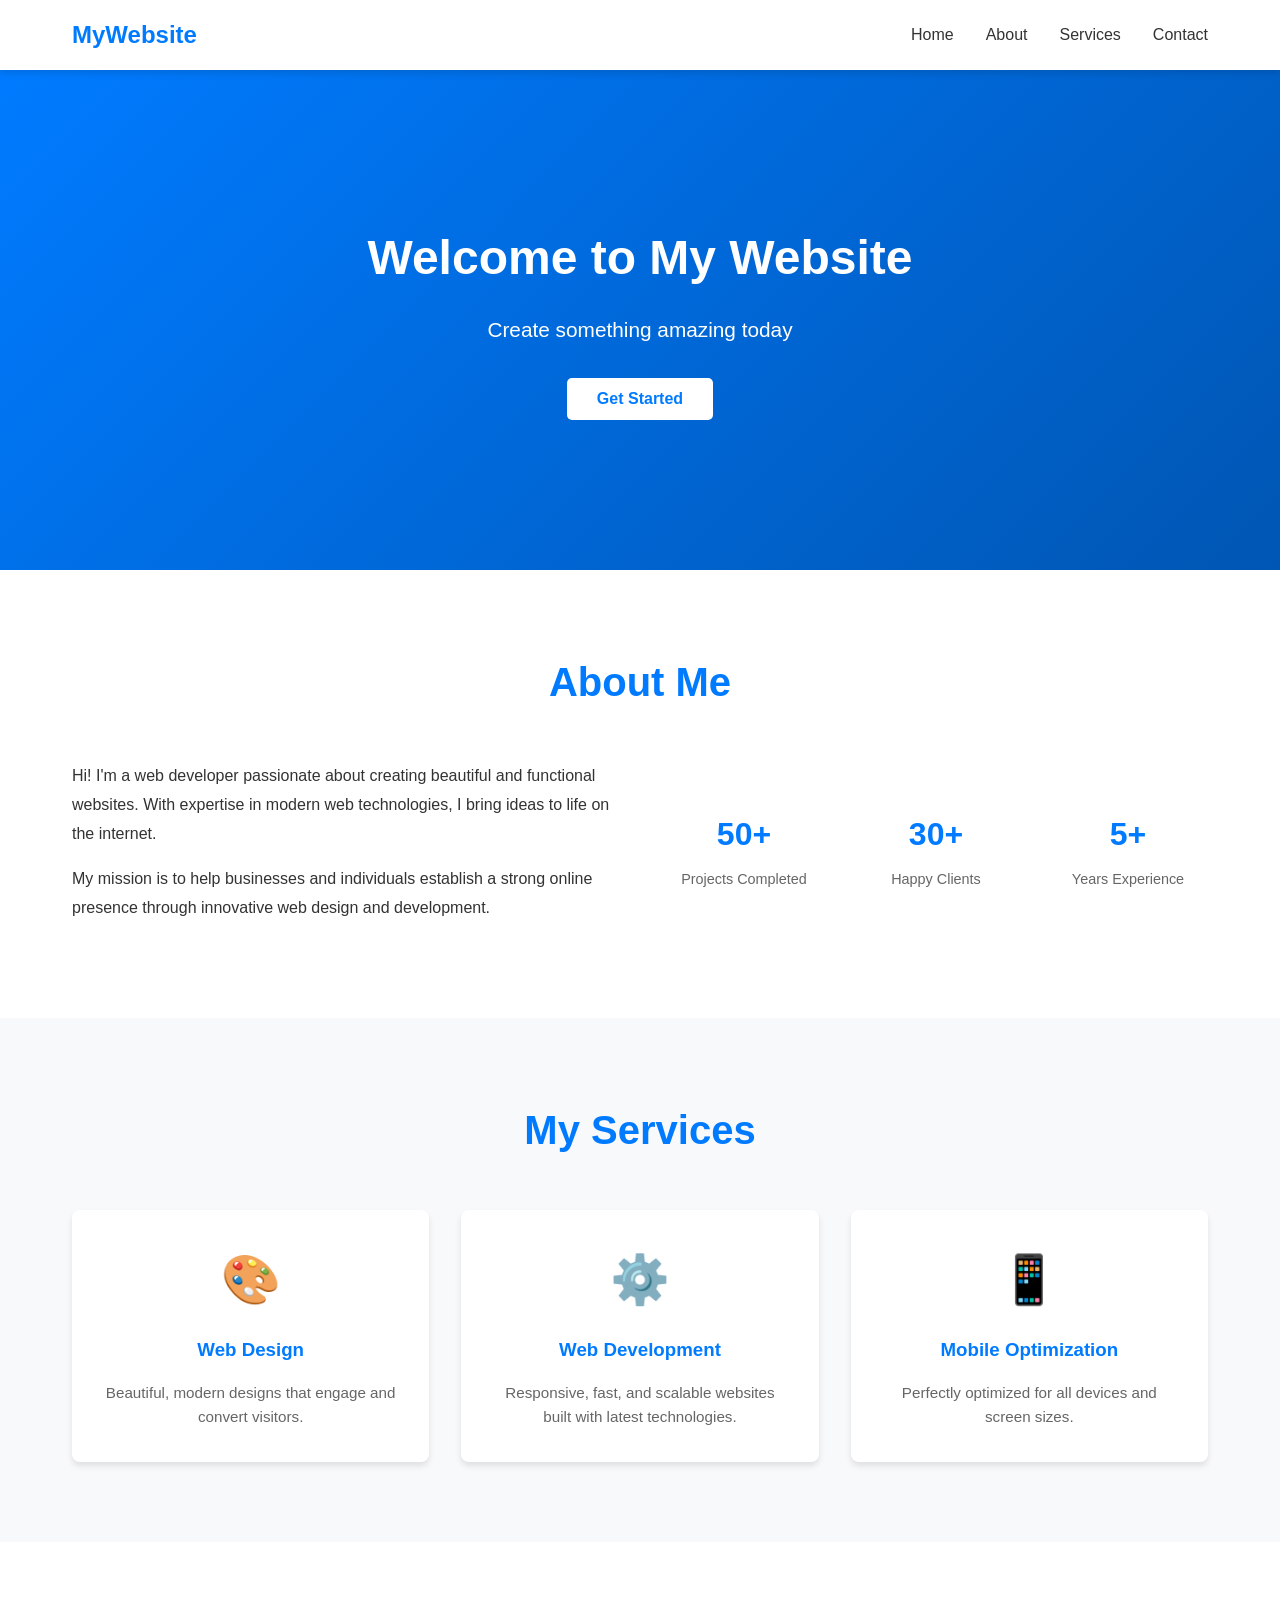
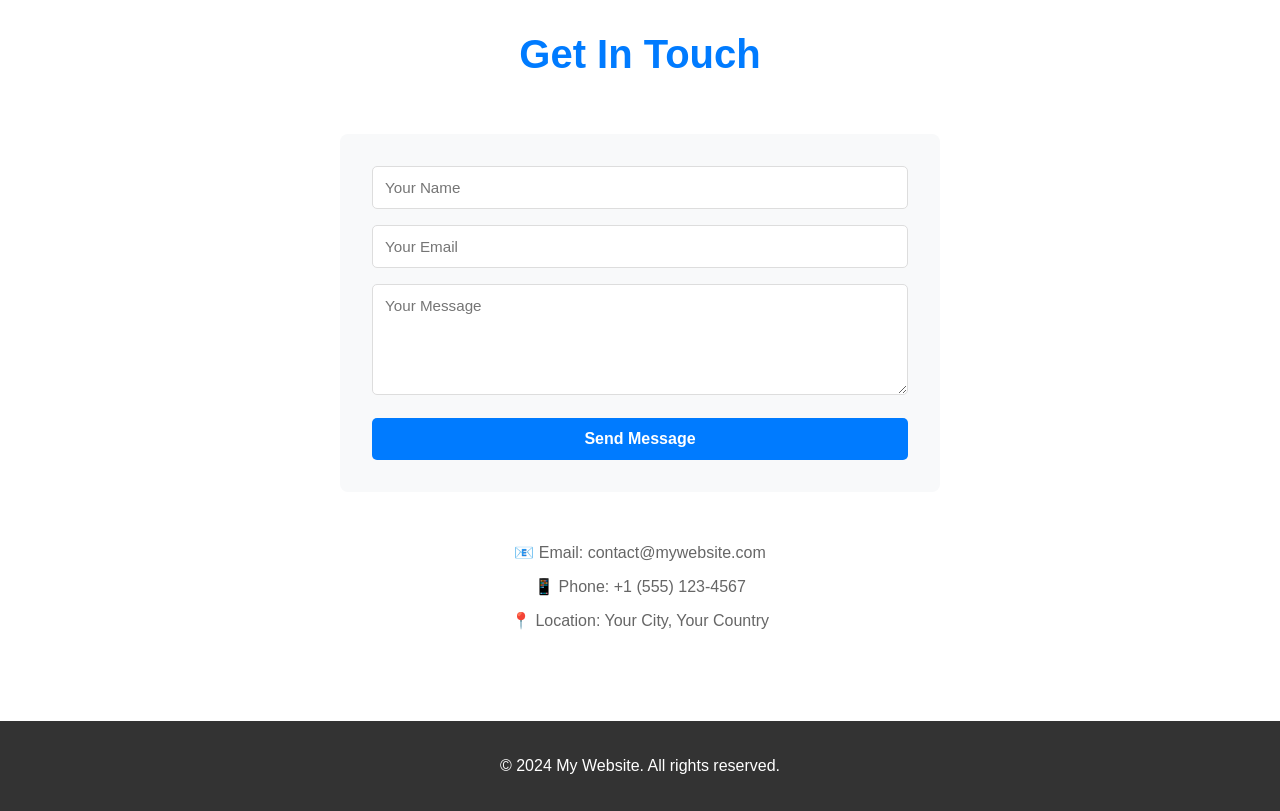
==== index.html @ d7814f6f "Initial website setup with HTML, CSS, and JavaScript" ====
<!DOCTYPE html>
<html lang="en">
<head>
    <meta charset="UTF-8">
    <meta name="viewport" content="width=device-width, initial-scale=1.0">
    <title>Welcome to My Website</title>
    <link rel="stylesheet" href="styles.css">
</head>
<body>
    <!-- Navigation -->
    <nav class="navbar">
        <div class="nav-container">
            <div class="logo">MyWebsite</div>
            <ul class="nav-menu">
                <li><a href="#home" class="nav-link">Home</a></li>
                <li><a href="#about" class="nav-link">About</a></li>
                <li><a href="#services" class="nav-link">Services</a></li>
                <li><a href="#contact" class="nav-link">Contact</a></li>
            </ul>
            <div class="hamburger">
                <span></span>
                <span></span>
                <span></span>
            </div>
        </div>
    </nav>

    <!-- Hero Section -->
    <section id="home" class="hero">
        <div class="hero-content">
            <h1>Welcome to My Website</h1>
            <p>Create something amazing today</p>
            <button class="cta-button">Get Started</button>
        </div>
    </section>

    <!-- About Section -->
    <section id="about" class="about">
        <div class="container">
            <h2>About Me</h2>
            <div class="about-content">
                <div class="about-text">
                    <p>Hi! I'm a web developer passionate about creating beautiful and functional websites. With expertise in modern web technologies, I bring ideas to life on the internet.</p>
                    <p>My mission is to help businesses and individuals establish a strong online presence through innovative web design and development.</p>
                </div>
                <div class="about-stats">
                    <div class="stat">
                        <h3>50+</h3>
                        <p>Projects Completed</p>
                    </div>
                    <div class="stat">
                        <h3>30+</h3>
                        <p>Happy Clients</p>
                    </div>
                    <div class="stat">
                        <h3>5+</h3>
                        <p>Years Experience</p>
                    </div>
                </div>
            </div>
        </div>
    </section>

    <!-- Services Section -->
    <section id="services" class="services">
        <div class="container">
            <h2>My Services</h2>
            <div class="services-grid">
                <div class="service-card">
                    <div class="service-icon">🎨</div>
                    <h3>Web Design</h3>
                    <p>Beautiful, modern designs that engage and convert visitors.</p>
                </div>
                <div class="service-card">
                    <div class="service-icon">⚙️</div>
                    <h3>Web Development</h3>
                    <p>Responsive, fast, and scalable websites built with latest technologies.</p>
                </div>
                <div class="service-card">
                    <div class="service-icon">📱</div>
                    <h3>Mobile Optimization</h3>
                    <p>Perfectly optimized for all devices and screen sizes.</p>
                </div>
            </div>
        </div>
    </section>

    <!-- Contact Section -->
    <section id="contact" class="contact">
        <div class="container">
            <h2>Get In Touch</h2>
            <form class="contact-form" id="contactForm">
                <input type="text" placeholder="Your Name" required>
                <input type="email" placeholder="Your Email" required>
                <textarea placeholder="Your Message" rows="5" required></textarea>
                <button type="submit" class="submit-btn">Send Message</button>
            </form>
            <div class="contact-info">
                <p>📧 Email: contact@mywebsite.com</p>
                <p>📱 Phone: +1 (555) 123-4567</p>
                <p>📍 Location: Your City, Your Country</p>
            </div>
        </div>
    </section>

    <!-- Footer -->
    <footer class="footer">
        <p>&copy; 2024 My Website. All rights reserved.</p>
    </footer>

    <script src="script.js"></script>
</body>
</html>
---- styles.css ----
* {
    margin: 0;
    padding: 0;
    box-sizing: border-box;
}

:root {
    --primary-color: #007bff;
    --secondary-color: #0056b3;
    --text-color: #333;
    --bg-color: #f8f9fa;
    --white: #ffffff;
    --shadow: 0 4px 6px rgba(0, 0, 0, 0.1);
}

body {
    font-family: 'Segoe UI', Tahoma, Geneva, Verdana, sans-serif;
    line-height: 1.6;
    color: var(--text-color);
    background-color: var(--bg-color);
}

/* Navigation */
.navbar {
    background-color: var(--white);
    box-shadow: var(--shadow);
    position: sticky;
    top: 0;
    z-index: 1000;
}

.nav-container {
    max-width: 1200px;
    margin: 0 auto;
    padding: 1rem 2rem;
    display: flex;
    justify-content: space-between;
    align-items: center;
}

.logo {
    font-size: 1.5rem;
    font-weight: bold;
    color: var(--primary-color);
}

.nav-menu {
    display: flex;
    list-style: none;
    gap: 2rem;
}

.nav-link {
    text-decoration: none;
    color: var(--text-color);
    transition: color 0.3s ease;
    font-weight: 500;
}

.nav-link:hover {
    color: var(--primary-color);
}

.hamburger {
    display: none;
    flex-direction: column;
    cursor: pointer;
}

.hamburger span {
    width: 25px;
    height: 3px;
    background-color: var(--text-color);
    margin: 5px 0;
    transition: 0.3s;
}

/* Hero Section */
.hero {
    background: linear-gradient(135deg, var(--primary-color), var(--secondary-color));
    color: var(--white);
    padding: 100px 2rem;
    text-align: center;
    min-height: 500px;
    display: flex;
    align-items: center;
    justify-content: center;
}

.hero-content h1 {
    font-size: 3rem;
    margin-bottom: 1rem;
    animation: fadeInDown 0.8s ease;
}

.hero-content p {
    font-size: 1.3rem;
    margin-bottom: 2rem;
    animation: fadeInUp 0.8s ease 0.2s both;
}

.cta-button {
    background-color: var(--white);
    color: var(--primary-color);
    padding: 12px 30px;
    border: none;
    border-radius: 5px;
    font-size: 1rem;
    font-weight: bold;
    cursor: pointer;
    transition: transform 0.3s ease, box-shadow 0.3s ease;
    animation: fadeInUp 0.8s ease 0.4s both;
}

.cta-button:hover {
    transform: translateY(-3px);
    box-shadow: 0 6px 20px rgba(0, 0, 0, 0.3);
}

/* Container */
.container {
    max-width: 1200px;
    margin: 0 auto;
    padding: 0 2rem;
}

/* About Section */
.about {
    padding: 80px 2rem;
    background-color: var(--white);
}

.about h2,
.services h2,
.contact h2 {
    font-size: 2.5rem;
    margin-bottom: 3rem;
    text-align: center;
    color: var(--primary-color);
}

.about-content {
    display: grid;
    grid-template-columns: 1fr 1fr;
    gap: 3rem;
    align-items: center;
}

.about-text p {
    margin-bottom: 1rem;
    font-size: 1rem;
    line-height: 1.8;
}

.about-stats {
    display: grid;
    grid-template-columns: repeat(3, 1fr);
    gap: 2rem;
    text-align: center;
}

.stat h3 {
    font-size: 2rem;
    color: var(--primary-color);
    margin-bottom: 0.5rem;
}

.stat p {
    color: #666;
    font-size: 0.9rem;
}

/* Services Section */
.services {
    padding: 80px 2rem;
    background-color: var(--bg-color);
}

.services-grid {
    display: grid;
    grid-template-columns: repeat(auto-fit, minmax(250px, 1fr));
    gap: 2rem;
}

.service-card {
    background-color: var(--white);
    padding: 2rem;
    border-radius: 8px;
    text-align: center;
    box-shadow: var(--shadow);
    transition: transform 0.3s ease, box-shadow 0.3s ease;
}

.service-card:hover {
    transform: translateY(-5px);
    box-shadow: 0 8px 15px rgba(0, 0, 0, 0.2);
}

.service-icon {
    font-size: 3rem;
    margin-bottom: 1rem;
}

.service-card h3 {
    color: var(--primary-color);
    margin-bottom: 1rem;
}

.service-card p {
    color: #666;
    font-size: 0.95rem;
}

/* Contact Section */
.contact {
    padding: 80px 2rem;
    background-color: var(--white);
}

.contact-form {
    background-color: var(--bg-color);
    padding: 2rem;
    border-radius: 8px;
    margin-bottom: 3rem;
    max-width: 600px;
    margin-left: auto;
    margin-right: auto;
}

.contact-form input,
.contact-form textarea {
    width: 100%;
    padding: 12px;
    margin-bottom: 1rem;
    border: 1px solid #ddd;
    border-radius: 5px;
    font-family: inherit;
    font-size: 0.95rem;
}

.contact-form input:focus,
.contact-form textarea:focus {
    outline: none;
    border-color: var(--primary-color);
    box-shadow: 0 0 5px rgba(0, 123, 255, 0.3);
}

.submit-btn {
    background-color: var(--primary-color);
    color: var(--white);
    padding: 12px 30px;
    border: none;
    border-radius: 5px;
    font-size: 1rem;
    font-weight: bold;
    cursor: pointer;
    width: 100%;
    transition: background-color 0.3s ease;
}

.submit-btn:hover {
    background-color: var(--secondary-color);
}

.contact-info {
    text-align: center;
    color: #666;
}

.contact-info p {
    margin: 0.5rem 0;
}

/* Footer */
.footer {
    background-color: var(--text-color);
    color: var(--white);
    text-align: center;
    padding: 2rem;
}

/* Animations */
@keyframes fadeInDown {
    from {
        opacity: 0;
        transform: translateY(-30px);
    }
    to {
        opacity: 1;
        transform: translateY(0);
    }
}

@keyframes fadeInUp {
    from {
        opacity: 0;
        transform: translateY(30px);
    }
    to {
        opacity: 1;
        transform: translateY(0);
    }
}

/* Responsive Design */
@media (max-width: 768px) {
    .nav-menu {
        display: none;
        flex-direction: column;
        position: absolute;
        top: 60px;
        left: 0;
        width: 100%;
        background-color: var(--white);
        padding: 1rem;
        gap: 0;
    }

    .nav-menu.active {
        display: flex;
    }

    .nav-menu li {
        padding: 1rem 0;
        border-bottom: 1px solid #ddd;
    }

    .hamburger {
        display: flex;
    }

    .hamburger.active span:nth-child(1) {
        transform: rotate(45deg) translate(8px, 8px);
    }

    .hamburger.active span:nth-child(2) {
        opacity: 0;
    }

    .hamburger.active span:nth-child(3) {
        transform: rotate(-45deg) translate(7px, -7px);
    }

    .hero-content h1 {
        font-size: 2rem;
    }

    .hero-content p {
        font-size: 1rem;
    }

    .about h2,
    .services h2,
    .contact h2 {
        font-size: 2rem;
    }

    .about-content {
        grid-template-columns: 1fr;
    }

    .about-stats {
        grid-template-columns: 1fr;
    }

    .services-grid {
        grid-template-columns: 1fr;
    }

    .hero {
        padding: 60px 1rem;
        min-height: 400px;
    }
}

@media (max-width: 480px) {
    .nav-container {
        padding: 1rem;
    }

    .logo {
        font-size: 1.2rem;
    }

    .hero-content h1 {
        font-size: 1.5rem;
    }

    .about,
    .services,
    .contact {
        padding: 40px 1rem;
    }
}
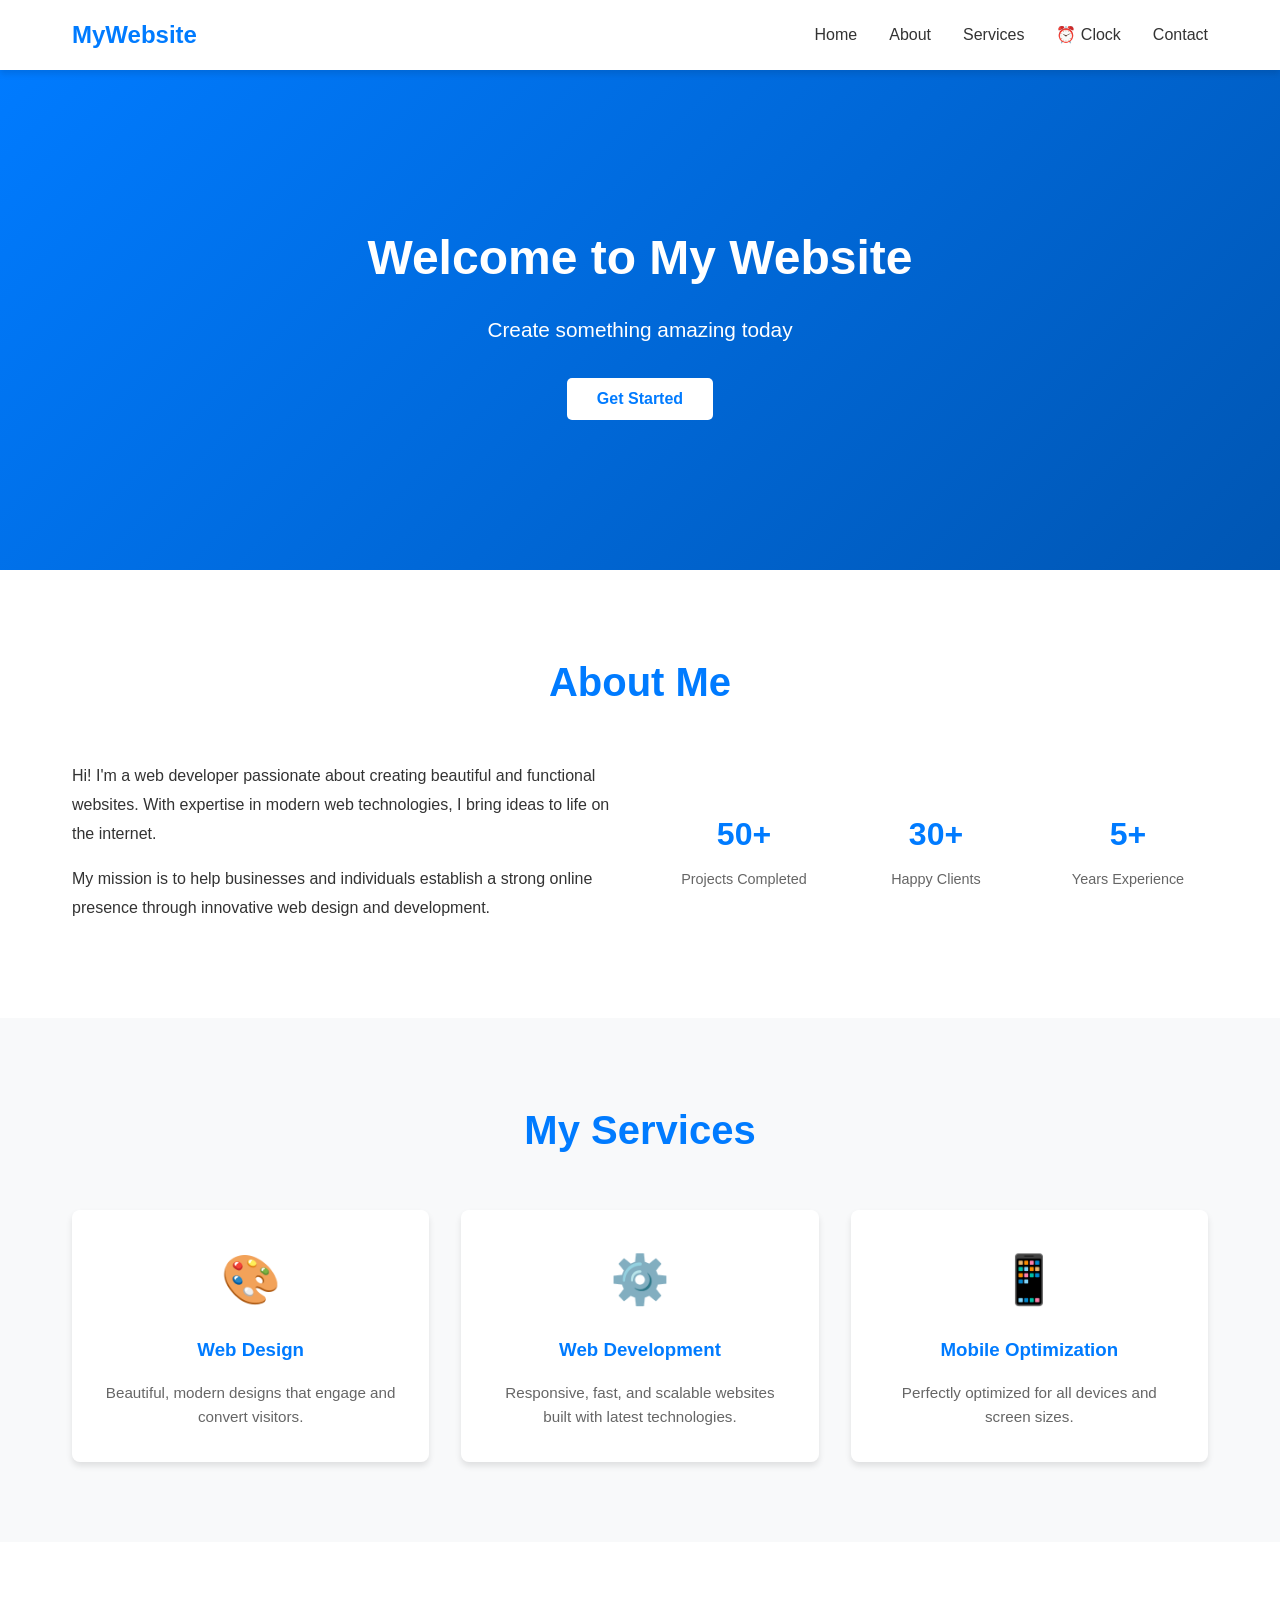
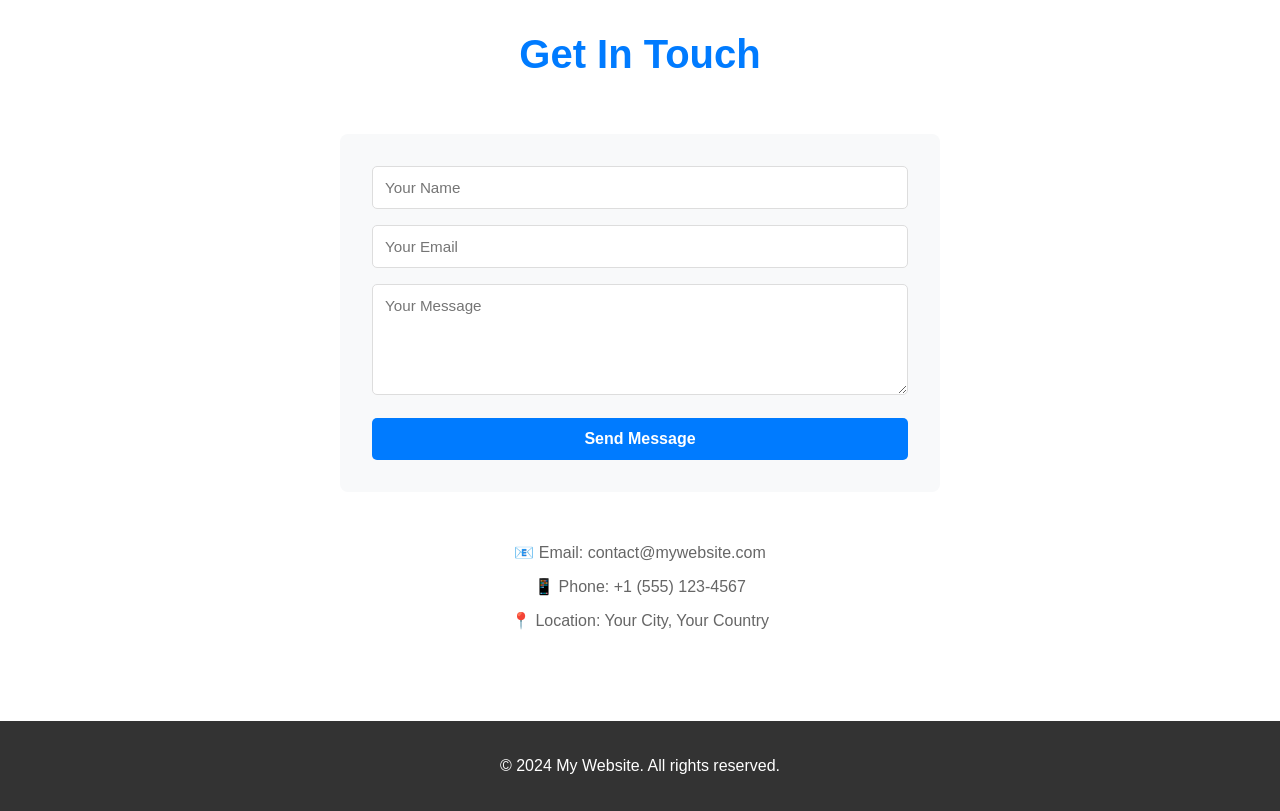
==== commit d8d4df55: "Add world clock with multiple time zones and custom timezone support" ====
--- a/index.html
+++ b/index.html
@@ -15,6 +15,7 @@
                 <li><a href="#home" class="nav-link">Home</a></li>
                 <li><a href="#about" class="nav-link">About</a></li>
                 <li><a href="#services" class="nav-link">Services</a></li>
+                <li><a href="clock.html" class="nav-link">⏰ Clock</a></li>
                 <li><a href="#contact" class="nav-link">Contact</a></li>
             </ul>
             <div class="hamburger">
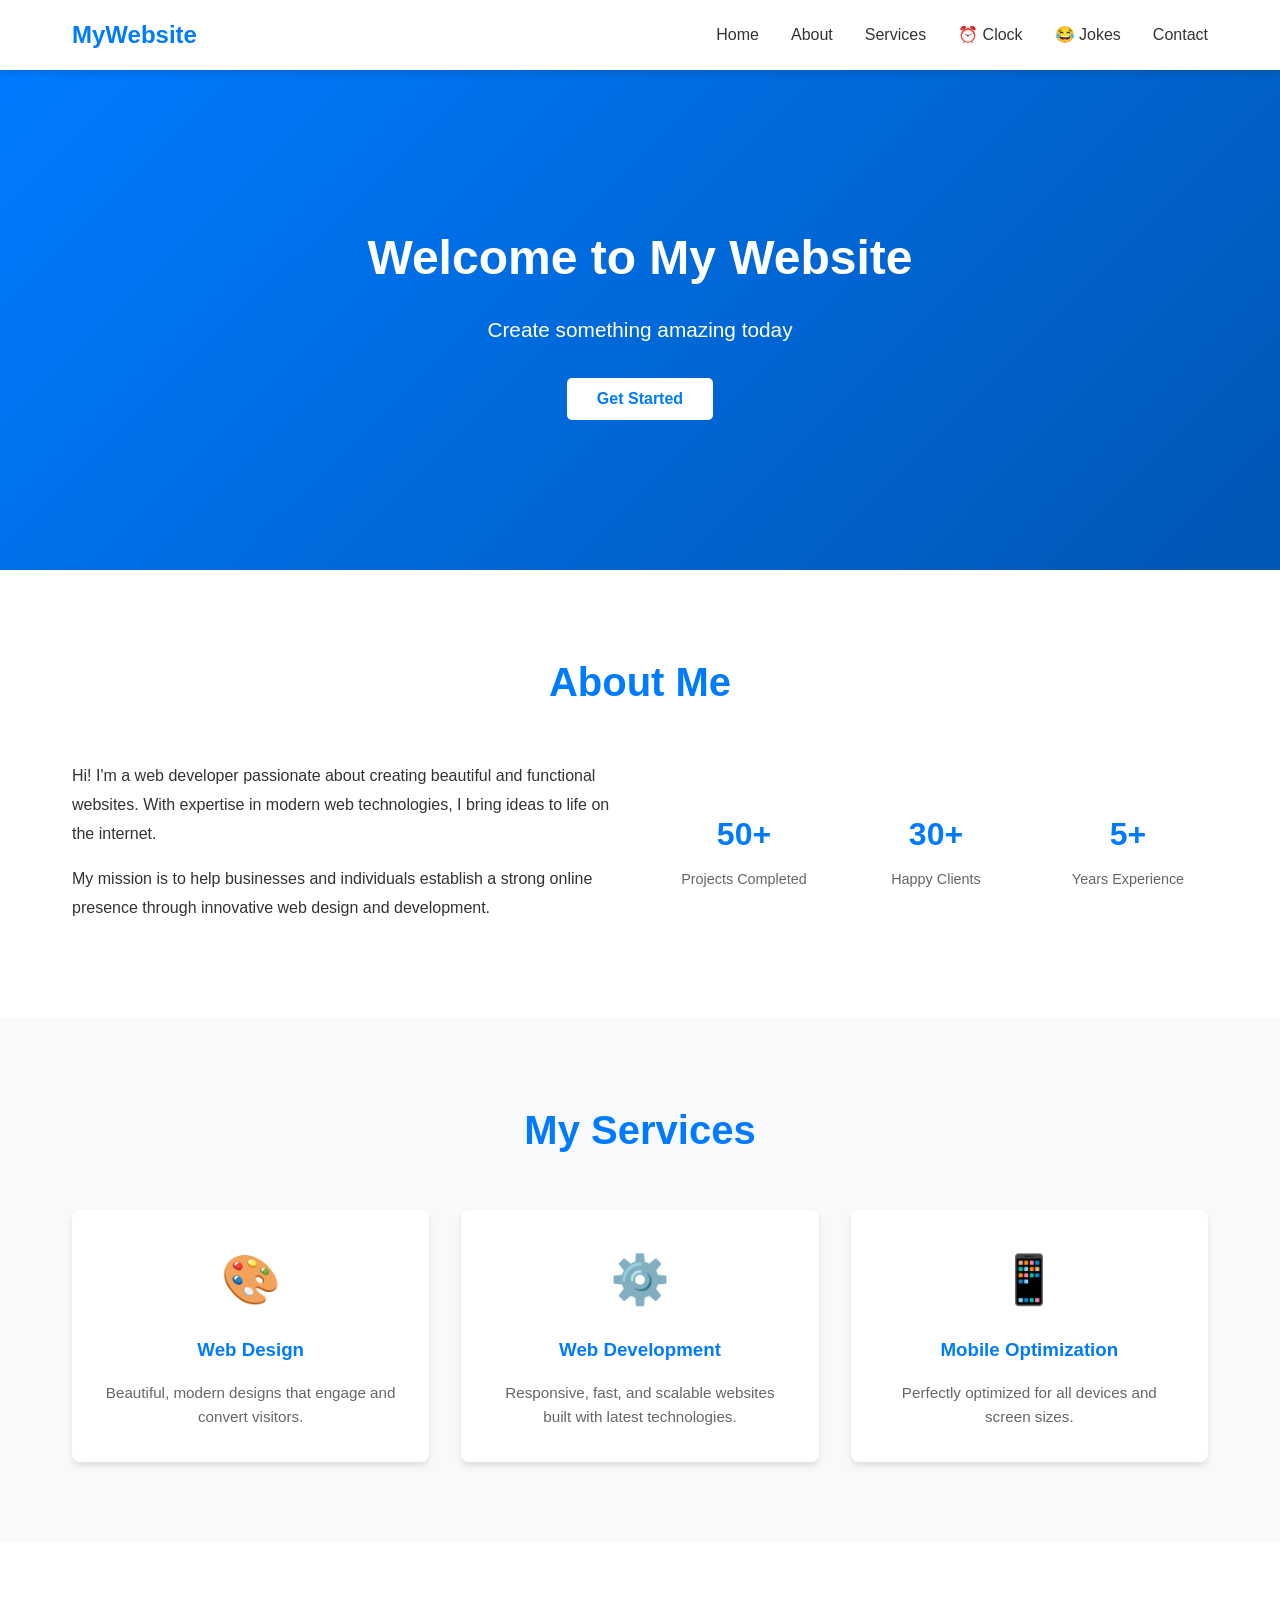
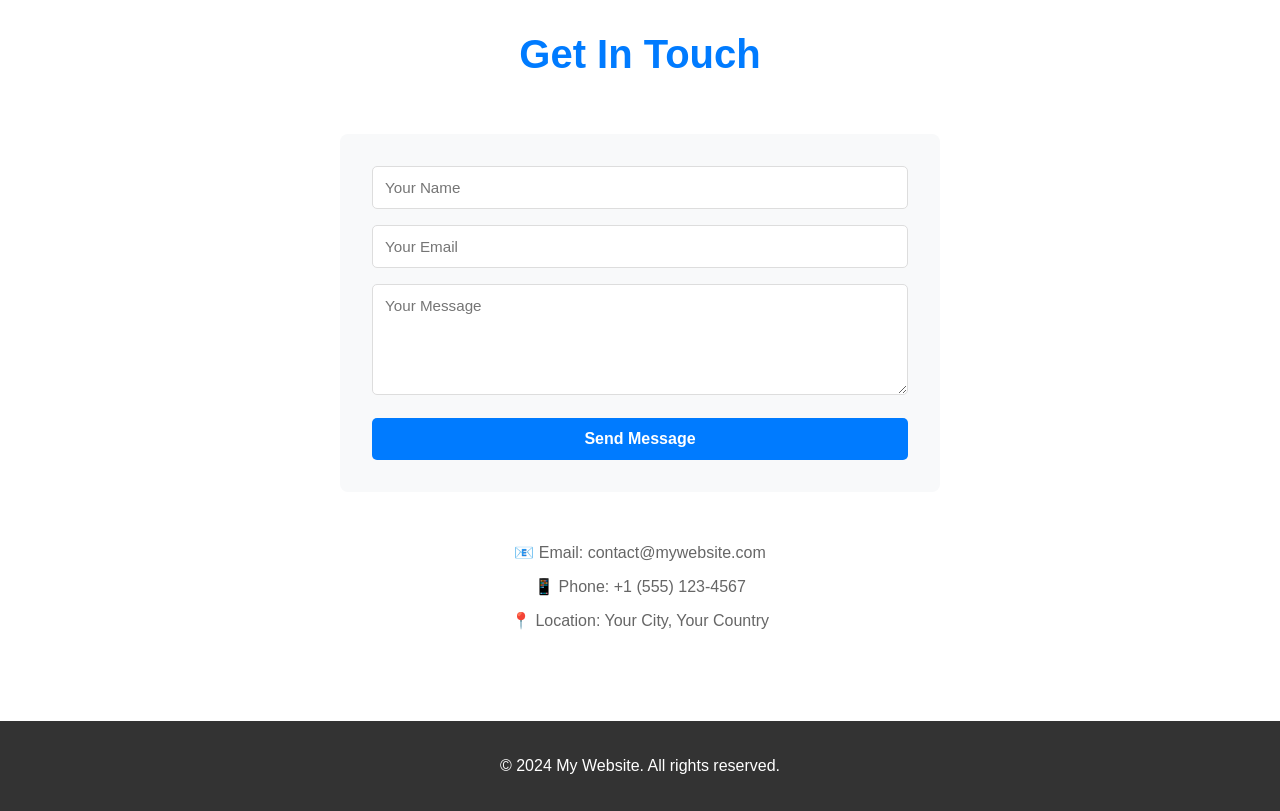
==== commit fb69305a: "Add random joke generator with JokeAPI integration" ====
--- a/index.html
+++ b/index.html
@@ -16,6 +16,7 @@
                 <li><a href="#about" class="nav-link">About</a></li>
                 <li><a href="#services" class="nav-link">Services</a></li>
                 <li><a href="clock.html" class="nav-link">⏰ Clock</a></li>
+                <li><a href="joke.html" class="nav-link">😂 Jokes</a></li>
                 <li><a href="#contact" class="nav-link">Contact</a></li>
             </ul>
             <div class="hamburger">
@@ -111,4 +112,4 @@
 
     <script src="script.js"></script>
 </body>
-</html>+</html>
